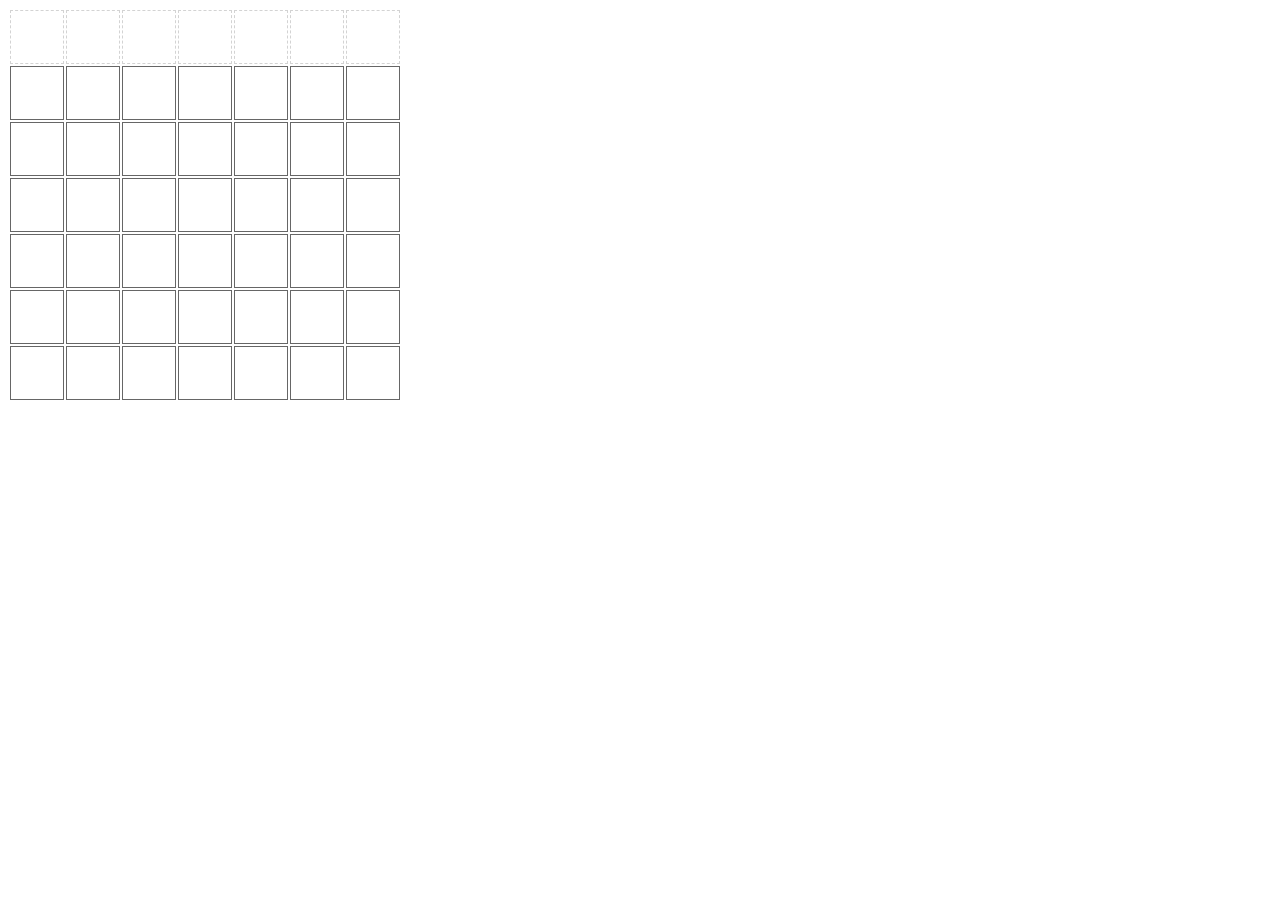
==== index.html @ fa33faad "complete first attempt at findSpotForCol() and placeInTable()" ====
<!doctype html>
<head>
  <title>Connect 4</title>
  <link href="connect4.css" rel="stylesheet">
</head>
<body>

<div id="game">
  <table id="board"></table>
</div>

<script src="connect4.js"></script>

</body>
</html>
---- connect4.css ----
/* game board table */

#board td {
  width: 50px;
  height: 50px;
  border: solid 1px #666;
}

/* pieces are div within game table cells: draw as colored circles */

.piece {
  /* TODO: make into circles */
  margin: 5px;
  width: 80%;
  height: 80%;
  border-radius: 50%;
}

/* TODO: make pieces red/blue,  depending on player 1/2 piece */
.red {
  background-color: red;
}

.blue {
  background-color: blue;
}

/* column-top is table row of clickable areas for each column */

#column-top td {
  border: dashed 1px lightgray;
}

#column-top td:hover {
  background-color: gold;
}
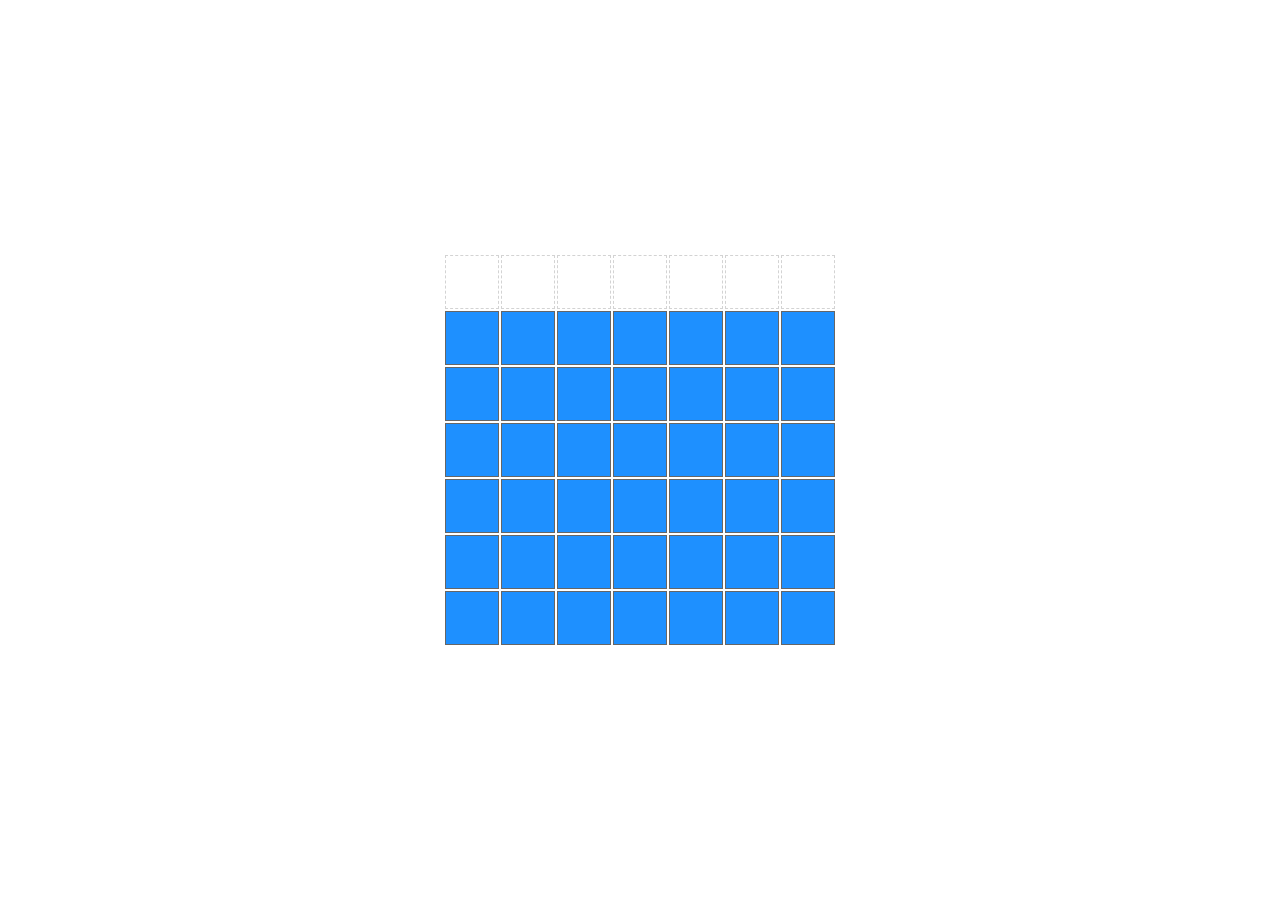
==== commit c206ab7a: "update style to winning and tying message" ====
--- a/index.html
+++ b/index.html
@@ -1,10 +1,15 @@
 <!doctype html>
 <head>
   <title>Connect 4</title>
+  <link rel="preconnect" href="https://fonts.gstatic.com">
+  <link href="https://fonts.googleapis.com/css2?family=Roboto:wght@900&display=swap" 
+        rel="stylesheet">
   <link href="connect4.css" rel="stylesheet">
 </head>
 <body>
-
+<div class="message">
+  Hello There
+</div>
 <div id="game">
   <table id="board"></table>
 </div>
--- a/connect4.css
+++ b/connect4.css
@@ -1,19 +1,78 @@
 /* game board table */
+#board {
+  position: absolute;
+  left: 50%;
+  top: 50%;
+  transform: translate(-50%, -50%);
+}
 
 #board td {
+  position: relative;
   width: 50px;
   height: 50px;
   border: solid 1px #666;
+  margin-bottom: 10px;
 }
 
+#board h1 {
+  position: absolute;
+  font-family: 'Roboto', sans-serif;
+  top: 100%;
+  left: 27%;
+}
+
+.message {
+  position: absolute;
+  display: none;
+  font-family: 'Roboto', sans-serif;
+  font-size: 8rem;
+  background-color: black;
+  color: white;
+  text-align: center;
+  top: 0;
+  left: 0;
+  height: 20%;
+  width: 100vw;
+}
 /* pieces are div within game table cells: draw as colored circles */
 
 .piece {
   /* TODO: make into circles */
-  margin: 5px;
+  position: absolute;
+  margin-right: -3px;
+  margin-left: 5px;
   width: 80%;
   height: 80%;
   border-radius: 50%;
+}
+
+.five {
+  top: -300px;
+}
+
+.four {
+  top: -280px;
+}
+
+.three {
+  top: -230px;
+}
+
+.two {
+  top: -180px;
+}
+
+.one {
+  top: -130px;
+}
+
+.zero {
+  top: 0px;
+}
+
+.lower {
+  top: 5px;
+  transition: top 1.5s;
 }
 
 /* TODO: make pieces red/blue,  depending on player 1/2 piece */
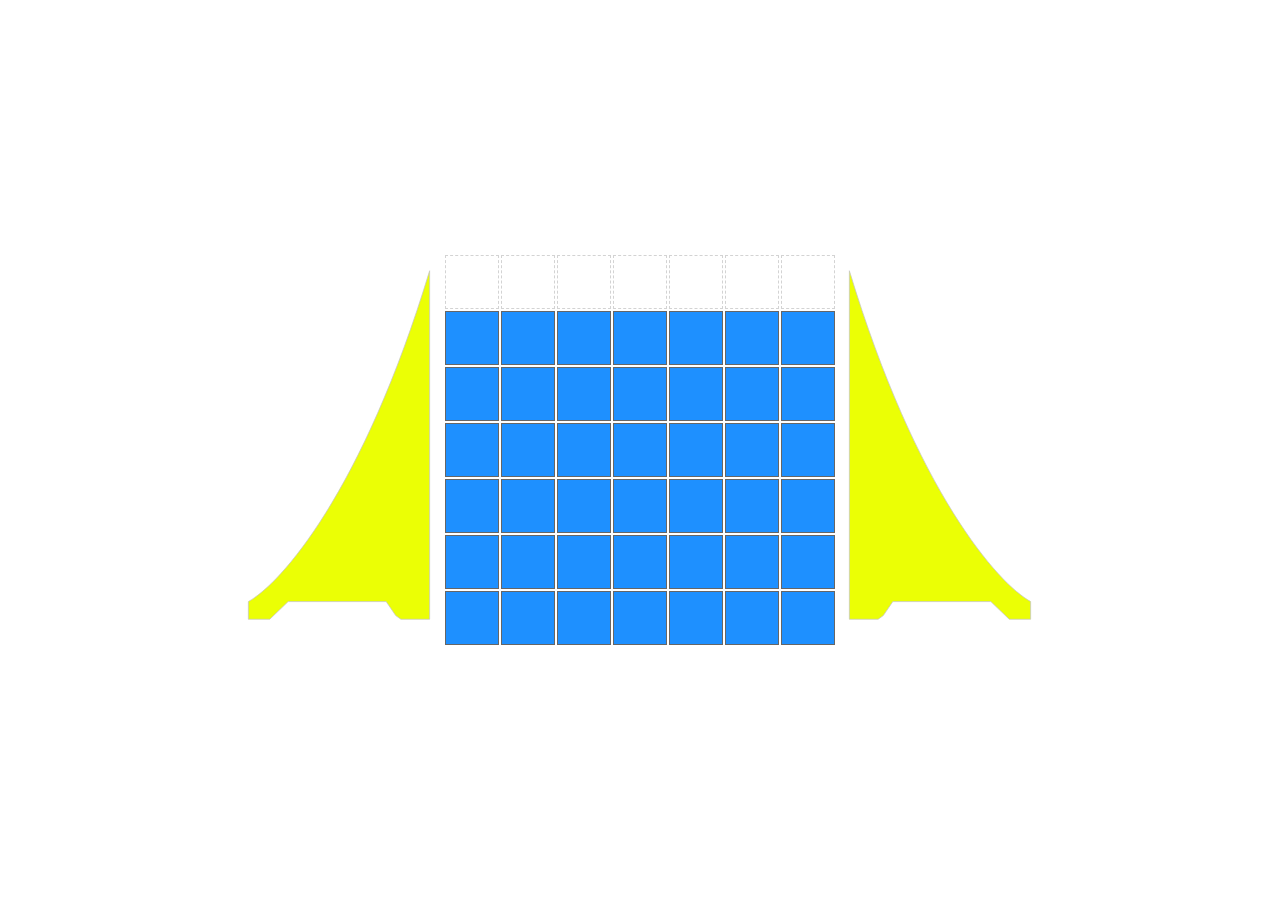
==== commit 395a0d1c: "add svgs and use media queries to make responsive" ====
--- a/index.html
+++ b/index.html
@@ -8,12 +8,20 @@
 </head>
 <body>
 <div class="message">
-  Hello There
 </div>
 <div id="game">
+  <svg width="248" height="475" viewBox="0 0 248 475" fill="none" xmlns="http://www.w3.org/2000/svg">
+    <path d="M1 450C45 425.667 155.8 301.8 247 1V474H240H208L201 469L188 450H55L30 474H1V450Z" fill="#EBFF05" stroke="#C4C4C4"/>
+    </svg>
+    
+    
   <table id="board"></table>
+  <svg id="svg2" width="248" height="475" viewBox="0 0 248 475" fill="none" xmlns="http://www.w3.org/2000/svg">
+    <path d="M1 450C45 425.667 155.8 301.8 247 1V474H240H208L201 469L188 450H55L30 474H1V450Z" fill="#EBFF05" stroke="#C4C4C4"/>
+    </svg>
+    
 </div>
-
+  
 <script src="connect4.js"></script>
 
 </body>
--- a/connect4.css
+++ b/connect4.css
@@ -12,13 +12,6 @@
   height: 50px;
   border: solid 1px #666;
   margin-bottom: 10px;
-}
-
-#board h1 {
-  position: absolute;
-  font-family: 'Roboto', sans-serif;
-  top: 100%;
-  left: 27%;
 }
 
 .message {
@@ -34,6 +27,25 @@
   height: 20%;
   width: 100vw;
 }
+
+svg {
+  position: absolute;
+  height: 49%;
+  width: 20%;
+  top: 30%;
+  left: 14.5%;
+  max-height: 350px;
+}
+
+#svg2 {
+  position: absolute;
+  height: 49%;
+  width: 20%;
+  top: 30%;
+  left: 65.5%;
+  max-height: 350px;
+  transform: scaleX(-1);
+}
 /* pieces are div within game table cells: draw as colored circles */
 
 .piece {
@@ -93,3 +105,100 @@
 #column-top td:hover {
   background-color: gold;
 }
+
+@media screen and (max-width: 1500px) {
+  svg {
+    left: 20.35%;
+  }
+
+  #svg2 {
+    left: 59.6%;
+  }
+}
+
+@media screen and (max-width: 1400px) {
+  svg {
+    left: 18.5%;
+  }
+
+  #svg2 {
+    left: 61.4%;
+  }
+}
+
+@media screen and (max-width: 1300px) {
+  svg {
+    left: 16.5%;
+  }
+
+  #svg2 {
+    left: 63.4%;
+  }
+}
+
+@media screen and (max-width: 1200px) {
+  svg {
+    left: 14.5%;
+  }
+
+  #svg2 {
+    left: 65.4%;
+  }
+}
+
+@media screen and (max-width: 1100px) {
+  svg {
+    left: 12.5%;
+  }
+
+  #svg2 {
+    left: 67.4%;
+  }
+}
+
+@media screen and (max-width: 1000px) {
+  svg {
+    left: 10.5%;
+  }
+
+  #svg2 {
+    left: 69.4%;
+  }
+}
+
+@media screen and (max-width: 900px) {
+  svg {
+    left: 6.5%;
+  }
+
+  #svg2 {
+    left: 72.8%;
+  }
+}
+
+@media screen and (max-width: 800px) {
+  svg {
+    left: 5.3%;
+    height: 80%;
+    top: 32%;
+  }
+
+  #svg2 {
+    left: 74.6%;
+    top: 31.5%;
+  }
+}
+
+@media screen and (max-width: 700px) {
+  svg {
+    left: -.5%;
+    height: 50%;
+    width: 30%;
+    display: none;
+  }
+
+  #svg2 {
+    left: 75.4%;
+  }
+}
+
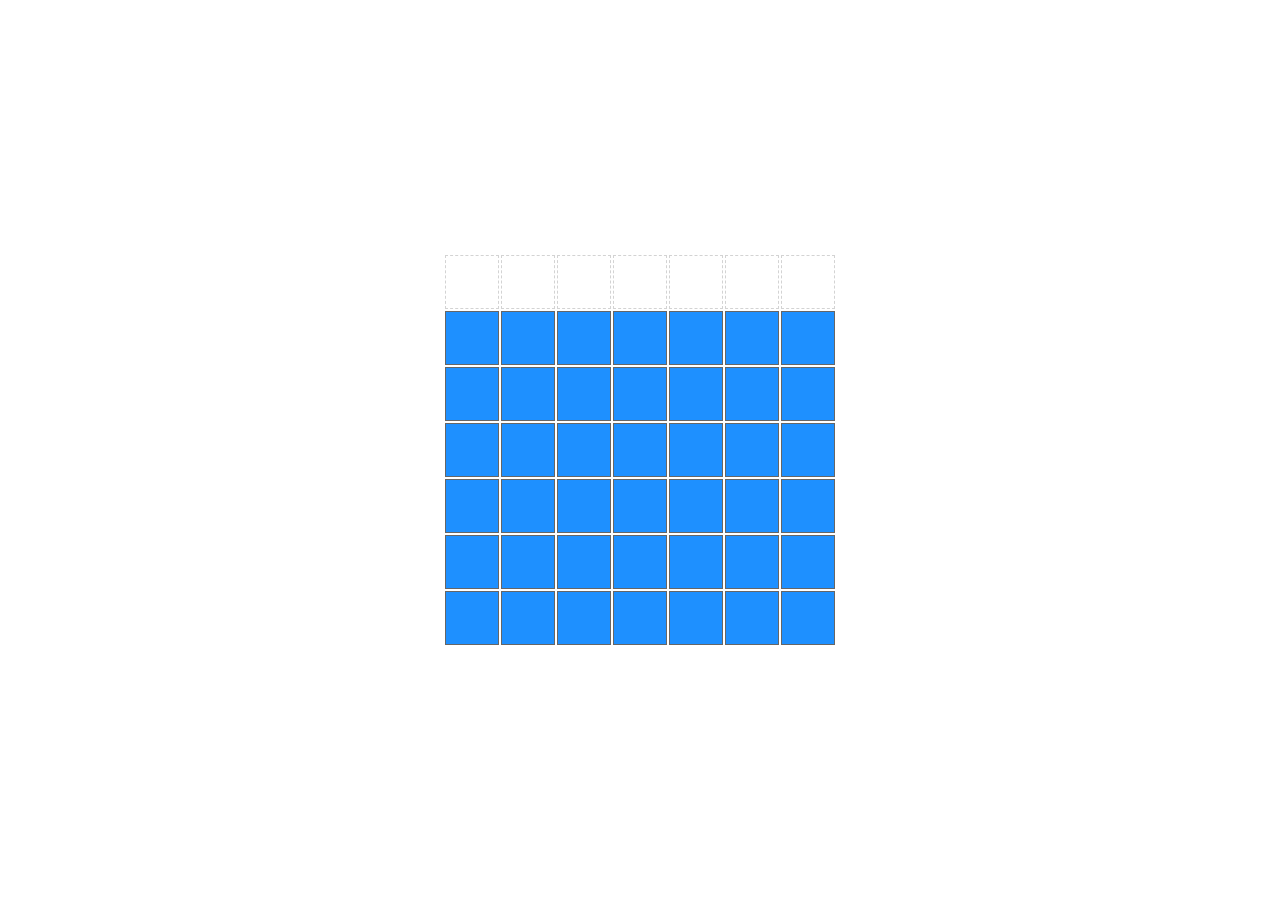
==== commit f9bde5a1: "take svgs out" ====
--- a/index.html
+++ b/index.html
@@ -10,19 +10,14 @@
 <div class="message">
 </div>
 <div id="game">
-  <svg width="248" height="475" viewBox="0 0 248 475" fill="none" xmlns="http://www.w3.org/2000/svg">
-    <path d="M1 450C45 425.667 155.8 301.8 247 1V474H240H208L201 469L188 450H55L30 474H1V450Z" fill="#EBFF05" stroke="#C4C4C4"/>
-    </svg>
-    
-    
   <table id="board"></table>
-  <svg id="svg2" width="248" height="475" viewBox="0 0 248 475" fill="none" xmlns="http://www.w3.org/2000/svg">
-    <path d="M1 450C45 425.667 155.8 301.8 247 1V474H240H208L201 469L188 450H55L30 474H1V450Z" fill="#EBFF05" stroke="#C4C4C4"/>
-    </svg>
-    
 </div>
   
 <script src="connect4.js"></script>
 
 </body>
 </html>
+
+<!-- <svg width="248" height="475" viewBox="0 0 248 475" fill="none" xmlns="http://www.w3.org/2000/svg">
+  <path d="M1 450C45 425.667 155.8 301.8 247 1V474H240H208L201 469L188 450H55L30 474H1V450Z" fill="#EBFF05" stroke="#C4C4C4"/>
+  </svg> -->--- a/connect4.css
+++ b/connect4.css
@@ -32,7 +32,7 @@
   position: absolute;
   height: 49%;
   width: 20%;
-  top: 30%;
+  top: 32%;
   left: 14.5%;
   max-height: 350px;
 }
@@ -41,7 +41,7 @@
   position: absolute;
   height: 49%;
   width: 20%;
-  top: 30%;
+  top: 32%;
   left: 65.5%;
   max-height: 350px;
   transform: scaleX(-1);
@@ -106,13 +106,23 @@
   background-color: gold;
 }
 
+/* @media screen and (max-height: 800px) {
+  svg {
+    display: none;
+  }
+
+  #svg2 {
+    display: none;
+  }
+} */
+
 @media screen and (max-width: 1500px) {
   svg {
-    left: 20.35%;
-  }
-
-  #svg2 {
-    left: 59.6%;
+    left: 20.15%;
+  }
+
+  #svg2 {
+    left: 59.8%;
   }
 }
 
@@ -167,6 +177,9 @@
 }
 
 @media screen and (max-width: 900px) {
+  .message {
+    font-size: 6rem;
+  }
   svg {
     left: 6.5%;
   }
@@ -202,3 +215,71 @@
   }
 }
 
+@media screen and (max-width: 600px) {
+  .message {
+    font-size: 5rem;
+  }
+  svg {
+    left: -.5%;
+    height: 50%;
+    width: 30%;
+    display: none;
+  }
+
+  #svg2 {
+    left: 75.4%;
+    display: none;
+  }
+}
+
+@media screen and (max-width: 500px) {
+  .message {
+    font-size: 4rem;
+  }
+  svg {
+    left: -.5%;
+    height: 50%;
+    width: 30%;
+    display: none;
+  }
+
+  #svg2 {
+    left: 75.4%;
+    display: none;
+  }
+}
+
+@media screen and (max-width: 400px) {
+  .message {
+    font-size: 3rem;
+  }
+  svg {
+    left: -.5%;
+    height: 50%;
+    width: 30%;
+    display: none;
+  }
+
+  #svg2 {
+    left: 75.4%;
+    display: none;
+  }
+}
+
+@media screen and (max-width: 300px) {
+  .message {
+    font-size: 2rem;
+  }
+  svg {
+    left: -.5%;
+    height: 50%;
+    width: 30%;
+    display: none;
+  }
+
+  #svg2 {
+    left: 75.4%;
+    display: none;
+  }
+}
+
